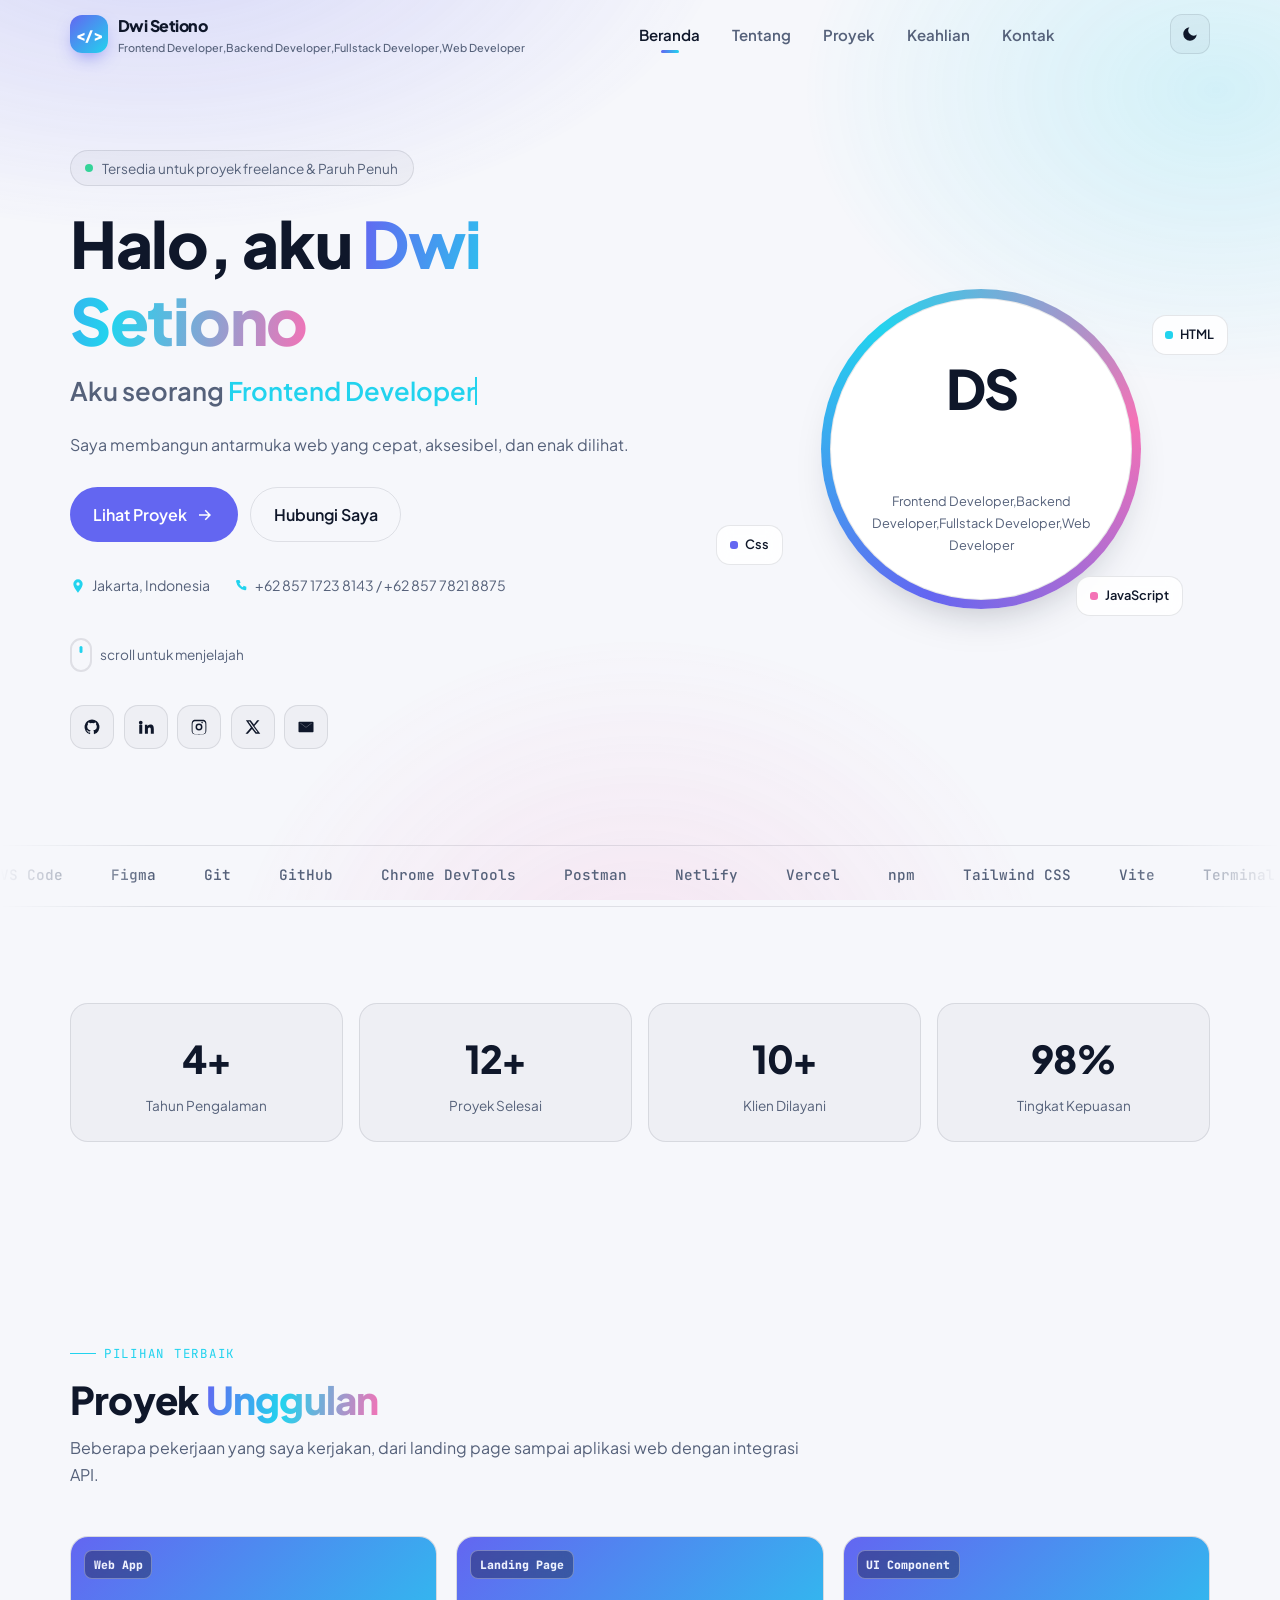
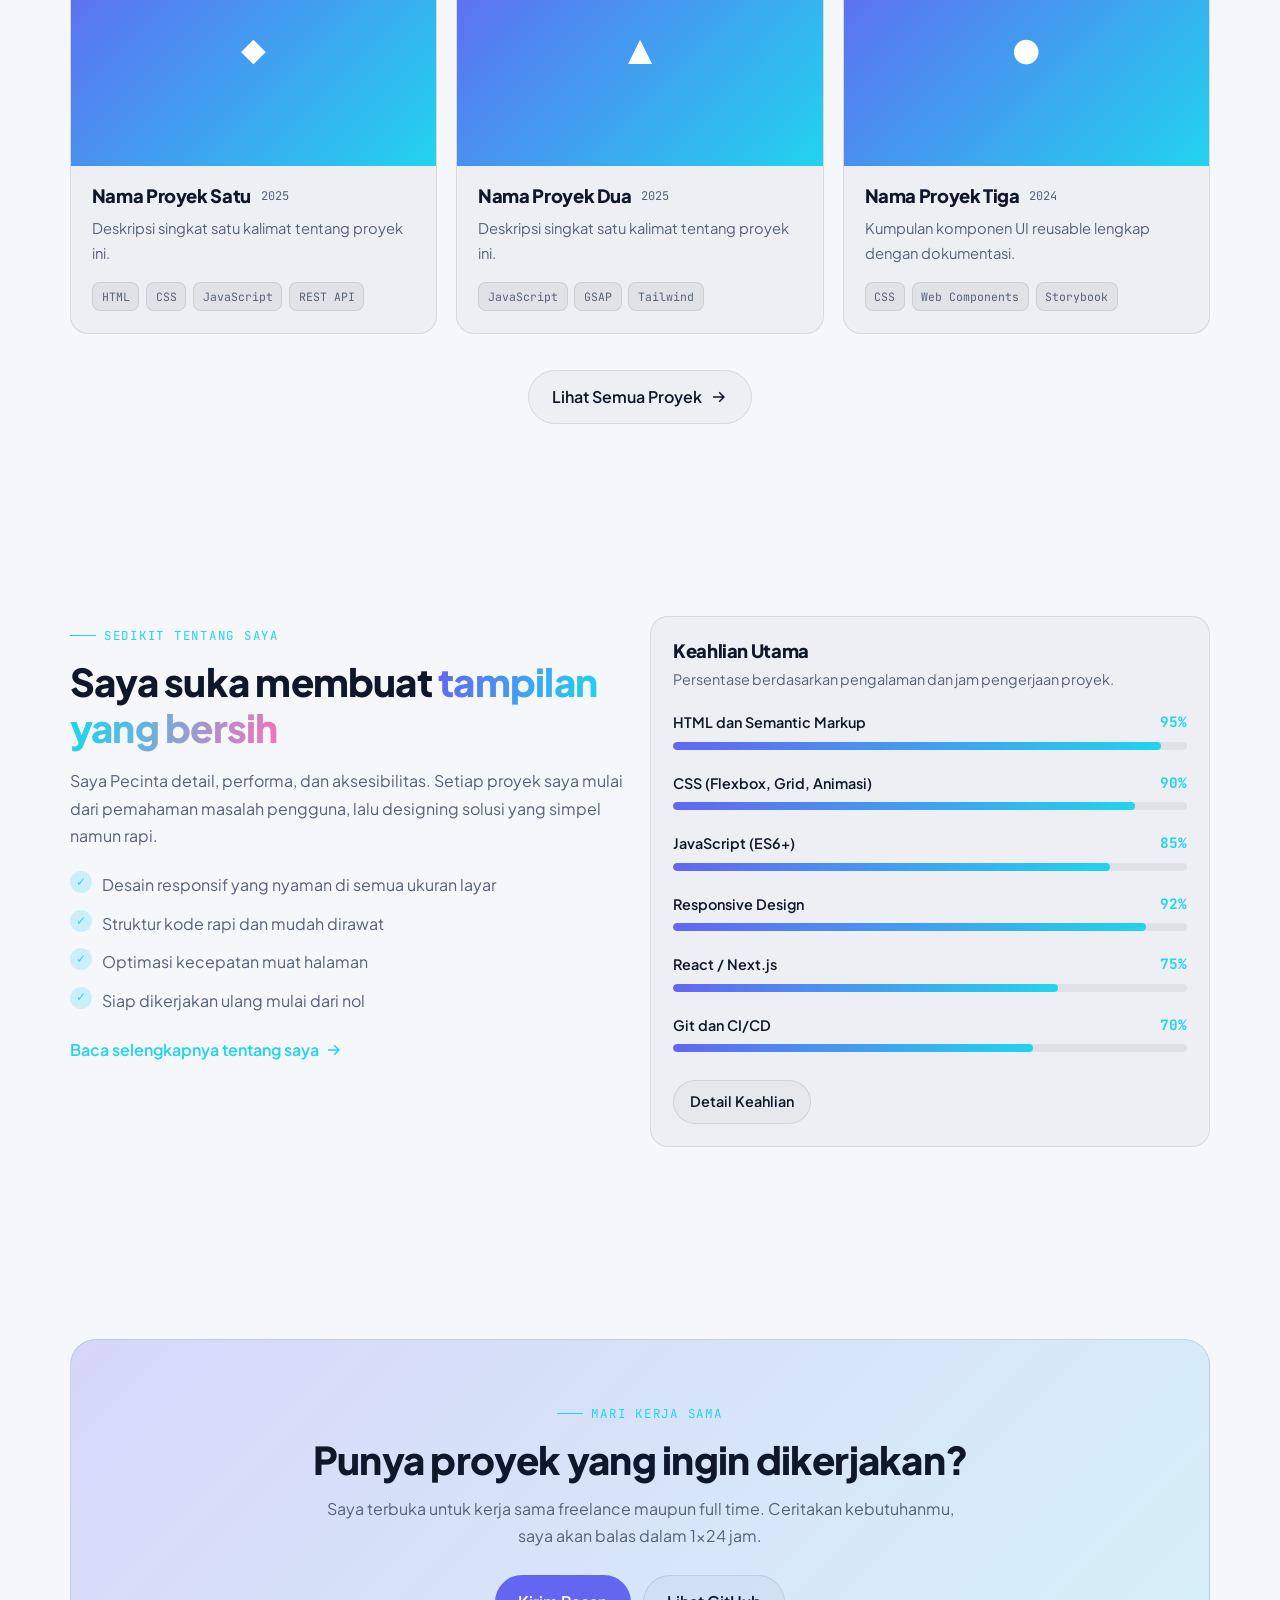
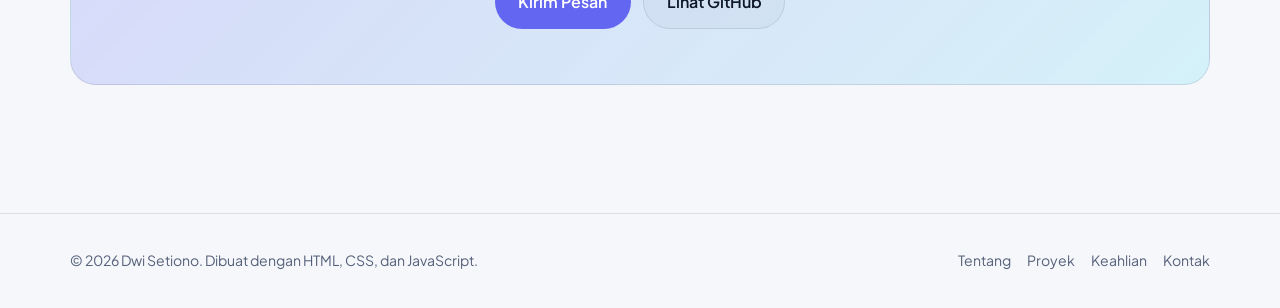
==== index.html @ 3d83671d "Add files via upload" ====
<!DOCTYPE html>
<html lang="id" data-theme="dark">
<head>
<meta charset="UTF-8">
<meta name="viewport" content="width=device-width, initial-scale=1">
<title>Portfolio — Frontend Developer</title>
<meta name="description" content="Portfolio pribadi sebagai Frontend Developer. Lihat proyek, keahlian, dan cara menghubungi saya.">
<meta name="author" content="Dwi Setiono">
<meta name="theme-color" content="#0b0d14">
<meta property="og:title" content="Portfolio — Frontend Developer">
<meta property="og:description" content="Saya membangun antarmuka web yang cepat, aksesibel, dan enak dilihat.">
<meta property="og:type" content="website">
<link rel="icon" href="data:image/svg+xml,<svg xmlns='http://www.w3.org/2000/svg' viewBox='0 0 100 100'><rect width='100' height='100' rx='24' fill='%236366f1'/><text x='50' y='68' font-size='54' font-family='sans-serif' font-weight='bold' fill='white' text-anchor='middle'>N</text></svg>">
<link rel="preconnect" href="https://fonts.googleapis.com">
<link rel="preconnect" href="https://fonts.gstatic.com" crossorigin>
<link href="https://fonts.googleapis.com/css2?family=Plus+Jakarta+Sans:wght@400;500;600;700;800&family=JetBrains+Mono:wght@400;500&display=swap" rel="stylesheet">
<link rel="stylesheet" href="assets/css/style.css">
<script>
  (function () {
    try {
      var t = localStorage.getItem("portfolio-theme");
      if (!t) t = matchMedia("(prefers-color-scheme: light)").matches ? "light" : "dark";
      document.documentElement.setAttribute("data-theme", t);
    } catch (e) {}
  })();
</script>
</head>
<body>
<a class="skip-link" href="#main">Lompat ke konten utama</a>

<header class="header">
  <div class="container">
    <a class="logo" href="index.html" aria-label="Beranda">
      <span class="logo-mark">&lt;/&gt;</span>
      <span><span data-name>Portfolio</span><small data-role>Developer</small></span>
    </a>

    <nav class="nav" id="nav">
      <a href="index.html">Beranda</a>
      <a href="about.html">Tentang</a>
      <a href="projects.html">Proyek</a>
      <a href="skills.html">Keahlian</a>
      <a href="contact.html">Kontak</a>
    </nav>

    <div class="nav-tools">
      <button class="icon-btn theme-toggle" type="button" aria-label="Ganti tema">
        <svg class="sun" viewBox="0 0 24 24" fill="none" stroke="currentColor" stroke-width="2" stroke-linecap="round" aria-hidden="true"><circle cx="12" cy="12" r="4"/><path d="M12 2v2m0 16v2M4.9 4.9l1.4 1.4m11.4 11.4 1.4 1.4M2 12h2m16 0h2M4.9 19.1l1.4-1.4M17.7 6.3l1.4-1.4"/></svg>
        <svg class="moon" viewBox="0 0 24 24" fill="currentColor" aria-hidden="true"><path d="M21 12.8A9 9 0 1 1 11.2 3a7 7 0 0 0 9.8 9.8Z"/></svg>
      </button>
      <button class="icon-btn burger" type="button" aria-label="Buka menu" aria-expanded="false" aria-controls="nav">
        <span></span><span></span><span></span>
      </button>
    </div>
  </div>
</header>

<main id="main">

  <section class="hero">
    <div class="container hero-grid">
      <div>
        <span class="badge"><span class="dot"></span><span data-available>Tersedia untuk proyek</span></span>
        <h1>Halo, aku <span class="gradient-text" data-name>Dwi Setiono</span></h1>
        <p class="typed-line">Aku seorang <span class="typed" data-typing></span><span class="caret"></span></p>
        <p class="lead" data-tagline>Membangun antarmuka web yang cepat, aksesibel, dan enak dilihat.</p>
        <div class="hero-actions">
          <a class="btn btn-primary" href="projects.html">
            Lihat Proyek
            <svg viewBox="0 0 24 24" width="18" height="18" fill="currentColor" aria-hidden="true"><path d="m13 5 7 7-7 7-1.4-1.4 4.6-4.6H4v-2h12.2l-4.6-4.6L13 5Z"/></svg>
          </a>
          <a class="btn btn-ghost" href="contact.html">Hubungi Saya</a>
        </div>
        <div class="hero-meta">
          <span><svg viewBox="0 0 24 24" fill="currentColor" aria-hidden="true"><path d="M12 2a7 7 0 0 1 7 7c0 5-7 13-7 13S5 14 5 9a7 7 0 0 1 7-7Zm0 4.5A2.5 2.5 0 1 0 12 11.5 2.5 2.5 0 0 0 12 6.5Z"/></svg><span data-location>Jakarta, Indonesia</span></span>
          <span><svg viewBox="0 0 24 24" fill="currentColor" aria-hidden="true"><path d="M6.6 3h3.1l1.6 4-2 1.4a12 12 0 0 0 5.3 5.3l1.4-2 4 1.6v3.1a2 2 0 0 1-2.2 2A17 17 0 0 1 4.6 5.2 2 2 0 0 1 6.6 3Z"/></svg><span data-phone>+62 812 3456 7890</span></span>
        </div>
        <div class="scroll-hint"><span class="wheel"></span> scroll untuk menjelajah</div>
        <div class="socials reveal" data-delay="2" style="margin-top:1.6rem" data-socials></div>
      </div>

      <div class="avatar-wrap">
        <div class="avatar">
          <div class="avatar-inner">
            <span class="avatar-initials" data-initials>NK</span>
            <span class="avatar-role" data-role>Frontend Developer</span>
          </div>
        </div>
        <div class="chip-float c1"><span style="background:#22d3ee"></span>HTML</div>
        <div class="chip-float c2"><span style="background:#6366f1"></span>Css</div>
        <div class="chip-float c3"><span style="background:#f472b6"></span>JavaScript</div>
      </div>
    </div>
  </section>

  <div class="marquee" aria-hidden="true" data-marquee></div>

  <section>
    <div class="container">
      <div class="stats" data-stats></div>
    </div>
  </section>

  <section>
    <div class="container">
      <div class="section-head reveal">
        <span class="eyebrow">Pilihan Terbaik</span>
        <h2>Proyek <span class="gradient-text">Unggulan</span></h2>
        <p>Beberapa pekerjaan yang saya kerjakan, dari landing page sampai aplikasi web dengan integrasi API.</p>
      </div>
      <div class="grid grid-3" id="projectGrid" data-featured="true"></div>
      <div style="text-align:center;margin-top:2.2rem" class="reveal">
        <a class="btn" href="projects.html">Lihat Semua Proyek
          <svg viewBox="0 0 24 24" width="18" height="18" fill="currentColor" aria-hidden="true"><path d="m13 5 7 7-7 7-1.4-1.4 4.6-4.6H4v-2h12.2l-4.6-4.6L13 5Z"/></svg>
        </a>
      </div>
    </div>
  </section>

  <section>
    <div class="container grid grid-2" style="align-items:start">
      <div class="reveal">
        <span class="eyebrow">Sedikit Tentang Saya</span>
        <h2>Saya suka membuat <span class="gradient-text">tampilan yang bersih</span></h2>
        <p class="muted" style="margin:1rem 0 1.4rem">
          Saya Pecinta detail, performa, dan aksesibilitas. Setiap proyek saya mulai dari
          pemahaman masalah pengguna, lalu designing solusi yang simpel namun rapi.
        </p>
        <ul class="check-list">
          <li>Desain responsif yang nyaman di semua ukuran layar</li>
          <li>Struktur kode rapi dan mudah dirawat</li>
          <li>Optimasi kecepatan muat halaman</li>
          <li>Siap dikerjakan ulang mulai dari nol</li>
        </ul>
        <a class="link-arrow" href="about.html" style="margin-top:1.4rem;display:inline-flex">
          Baca selengkapnya tentang saya
          <svg viewBox="0 0 24 24" width="18" height="18" fill="currentColor" aria-hidden="true"><path d="m13 5 7 7-7 7-1.4-1.4 4.6-4.6H4v-2h12.2l-4.6-4.6L13 5Z"/></svg>
        </a>
      </div>

      <div class="card reveal" data-delay="2">
        <h3>Keahlian Utama</h3>
        <p class="muted" style="font-size:.9rem;margin:.3rem 0 1.2rem">Persentase berdasarkan pengalaman dan jam pengerjaan proyek.</p>
        <div data-skills></div>
        <a class="btn btn-sm" href="skills.html" style="margin-top:.4rem">Detail Keahlian</a>
      </div>
    </div>
  </section>

  <section>
    <div class="container">
      <div class="cta reveal">
        <span class="eyebrow" style="justify-content:center">Mari Kerja Sama</span>
        <h2>Punya proyek yang ingin dikerjakan?</h2>
        <p>Saya terbuka untuk kerja sama freelance maupun full time. Ceritakan kebutuhanmu, saya akan balas dalam 1x24 jam.</p>
        <div class="cta-actions">
          <a class="btn btn-primary" href="contact.html">Kirim Pesan</a>
          <a class="btn" href="https://github.com/username-kamu" target="_blank" rel="noopener">Lihat GitHub</a>
        </div>
      </div>
    </div>
  </section>

</main>

<footer class="footer">
  <div class="container">
    <p>&copy; <span data-year>2026</span> <span data-name>Portfolio</span>. Dibuat dengan HTML, CSS, dan JavaScript.</p>
    <div class="footer-links">
      <a href="about.html">Tentang</a>
      <a href="projects.html">Proyek</a>
      <a href="skills.html">Keahlian</a>
      <a href="contact.html">Kontak</a>
    </div>
  </div>
</footer>

<button class="to-top" type="button" aria-label="Kembali ke atas">
  <svg viewBox="0 0 24 24" fill="currentColor" aria-hidden="true"><path d="m12 6 7 7-1.4 1.4L12 8.8 6.4 14.4 5 13l7-7Z"/></svg>
</button>

<script src="assets/js/data.js"></script>
<script src="assets/js/main.js"></script>
</body>
</html>
---- assets/css/style.css ----
/* ==========================================
   PORTFOLIO — style.css
   Ganti nilai di :root untuk warna & font
   ========================================== */

:root {
  --brand: #6366f1;
  --brand-2: #22d3ee;
  --brand-3: #f472b6;

  --bg: #0b0d14;
  --bg-soft: #11141f;
  --surface: rgba(255, 255, 255, 0.04);
  --surface-2: rgba(255, 255, 255, 0.07);
  --border: rgba(255, 255, 255, 0.1);
  --text: #e8eaf2;
  --text-muted: #9aa3b8;
  --shadow: 0 20px 50px -20px rgba(0, 0, 0, 0.7);
  --radius: 18px;
  --radius-sm: 12px;
  --max: 1140px;
  --header-h: 70px;
  --font: "Plus Jakarta Sans", "Segoe UI", system-ui, -apple-system, sans-serif;
  --mono: "JetBrains Mono", ui-monospace, SFMono-Regular, Consolas, monospace;
  --ease: cubic-bezier(0.22, 1, 0.36, 1);
}

html[data-theme="light"] {
  --bg: #f6f7fb;
  --bg-soft: #ffffff;
  --surface: rgba(15, 23, 42, 0.03);
  --surface-2: rgba(15, 23, 42, 0.06);
  --border: rgba(15, 23, 42, 0.1);
  --text: #0f172a;
  --text-muted: #55617a;
  --shadow: 0 20px 45px -25px rgba(15, 23, 42, 0.35);
}

* { box-sizing: border-box; margin: 0; padding: 0; }

html { scroll-behavior: smooth; scroll-padding-top: calc(var(--header-h) + 20px); }

body {
  font-family: var(--font);
  background: var(--bg);
  color: var(--text);
  line-height: 1.7;
  -webkit-font-smoothing: antialiased;
  overflow-x: hidden;
  transition: background 0.4s var(--ease), color 0.4s var(--ease);
}

body::before {
  content: "";
  position: fixed;
  inset: 0;
  z-index: -2;
  background:
    radial-gradient(900px 500px at 12% -10%, color-mix(in srgb, var(--brand) 30%, transparent), transparent 65%),
    radial-gradient(700px 500px at 95% 10%, color-mix(in srgb, var(--brand-2) 22%, transparent), transparent 60%),
    radial-gradient(700px 600px at 50% 110%, color-mix(in srgb, var(--brand-3) 18%, transparent), transparent 60%);
  opacity: 0.75;
  pointer-events: none;
}

img, svg { max-width: 100%; display: block; }
a { color: inherit; text-decoration: none; }
button, input, textarea { font: inherit; color: inherit; }
::selection { background: var(--brand); color: #fff; }

.container { width: min(100% - 2.5rem, var(--max)); margin-inline: auto; }

.skip-link {
  position: absolute; left: -999px; top: 0; z-index: 200;
  background: var(--brand); color: #fff; padding: 0.6rem 1rem; border-radius: 0 0 10px 0;
}
.skip-link:focus { left: 0; }

:focus-visible { outline: 2px solid var(--brand-2); outline-offset: 3px; border-radius: 6px; }

/* ---------- Typography ---------- */
h1, h2, h3, h4 { line-height: 1.2; font-weight: 800; letter-spacing: -0.02em; }
h1 { font-size: clamp(2.2rem, 6vw, 4rem); }
h2 { font-size: clamp(1.6rem, 3.6vw, 2.4rem); }
h3 { font-size: 1.15rem; }

.gradient-text {
  background: linear-gradient(100deg, var(--brand), var(--brand-2) 45%, var(--brand-3));
  -webkit-background-clip: text; background-clip: text; color: transparent;
}

.muted { color: var(--text-muted); }
.mono { font-family: var(--mono); }

/* ---------- Buttons ---------- */
.btn {
  --btn-bg: var(--brand);
  display: inline-flex; align-items: center; gap: 0.55rem;
  padding: 0.8rem 1.4rem;
  border: 1px solid var(--border);
  border-radius: 999px;
  background: var(--surface);
  color: var(--text);
  font-weight: 600;
  cursor: pointer;
  position: relative;
  overflow: hidden;
  transition: transform 0.3s var(--ease), border-color 0.3s, box-shadow 0.3s, background 0.3s;
}
.btn::after {
  content: "";
  position: absolute; inset: 0;
  background: linear-gradient(100deg, var(--brand), var(--brand-2));
  opacity: 0;
  transition: opacity 0.3s;
  z-index: -1;
}
.btn:hover { transform: translateY(-3px); border-color: transparent; box-shadow: 0 14px 30px -14px var(--brand); }
.btn:hover::after { opacity: 1; }
.btn:hover { color: #fff; }
.btn:active { transform: translateY(-1px); }
.btn-primary { background: var(--brand); border-color: transparent; color: #fff; }
.btn-primary:hover { color: #fff; }
.btn-sm { padding: 0.55rem 1rem; font-size: 0.9rem; }
.btn-ghost { background: transparent; }

.link-arrow {
  display: inline-flex; align-items: center; gap: 0.4rem;
  font-weight: 600; color: var(--brand-2);
  transition: gap 0.3s var(--ease), color 0.2s;
}
.link-arrow:hover { gap: 0.75rem; color: var(--brand); }

/* ---------- Header / Nav ---------- */
.header {
  position: sticky; top: 0; z-index: 100;
  height: var(--header-h);
  display: flex; align-items: center;
  transition: background 0.3s, box-shadow 0.3s, border-color 0.3s;
  border-bottom: 1px solid transparent;
}
.header.scrolled {
  background: color-mix(in srgb, var(--bg) 82%, transparent);
  backdrop-filter: blur(14px) saturate(140%);
  border-bottom-color: var(--border);
  box-shadow: 0 10px 30px -22px #000;
}
.header .container { display: flex; align-items: center; justify-content: space-between; gap: 1rem; }

.logo { display: flex; align-items: center; gap: 0.6rem; font-weight: 800; letter-spacing: -0.03em; }
.logo-mark {
  width: 38px; height: 38px; display: grid; place-items: center;
  border-radius: 12px; font-size: 0.95rem; color: #fff;
  background: linear-gradient(135deg, var(--brand), var(--brand-2));
  box-shadow: 0 8px 20px -8px var(--brand);
}
.logo small { display: block; font-size: 0.68rem; font-weight: 500; color: var(--text-muted); letter-spacing: 0; }

.nav { display: flex; align-items: center; gap: 0.3rem; }
.nav a {
  position: relative; padding: 0.5rem 0.85rem; border-radius: 999px;
  font-size: 0.94rem; font-weight: 600; color: var(--text-muted);
  transition: color 0.25s, background 0.25s;
}
.nav a:hover { color: var(--text); background: var(--surface-2); }
.nav a.active { color: var(--text); }
.nav a.active::after {
  content: ""; position: absolute; left: 50%; bottom: 2px; translate: -50% 0;
  width: 18px; height: 3px; border-radius: 3px;
  background: linear-gradient(90deg, var(--brand), var(--brand-2));
}

.nav-tools { display: flex; align-items: center; gap: 0.5rem; }

.icon-btn {
  width: 40px; height: 40px; display: grid; place-items: center;
  border: 1px solid var(--border); border-radius: 12px;
  background: var(--surface); cursor: pointer;
  transition: transform 0.25s var(--ease), background 0.25s, border-color 0.25s;
}
.icon-btn:hover { transform: translateY(-2px); background: var(--surface-2); border-color: var(--brand); }
.icon-btn svg { width: 18px; height: 18px; }

.theme-toggle .moon { display: none; }
html[data-theme="light"] .theme-toggle .moon { display: block; }
html[data-theme="light"] .theme-toggle .sun { display: none; }

.burger { display: none; flex-direction: column; gap: 5px; }
.burger span { width: 20px; height: 2px; background: var(--text); border-radius: 2px; transition: 0.3s var(--ease); }
.burger[aria-expanded="true"] span:nth-child(1) { transform: translateY(7px) rotate(45deg); }
.burger[aria-expanded="true"] span:nth-child(2) { opacity: 0; }
.burger[aria-expanded="true"] span:nth-child(3) { transform: translateY(-7px) rotate(-45deg); }

/* ---------- Sections ---------- */
section { padding: clamp(3.5rem, 8vw, 6rem) 0; }
.section-head { max-width: 62ch; margin-bottom: clamp(2rem, 4vw, 3rem); }
.section-head.center { margin-inline: auto; text-align: center; }

.eyebrow {
  display: inline-flex; align-items: center; gap: 0.5rem;
  font-family: var(--mono); font-size: 0.78rem; letter-spacing: 0.14em; text-transform: uppercase;
  color: var(--brand-2); margin-bottom: 0.8rem;
}
.eyebrow::before { content: ""; width: 26px; height: 1px; background: currentColor; }
.section-head.center .eyebrow::before { display: none; }
.section-head p { color: var(--text-muted); margin-top: 0.7rem; }

/* ---------- Hero ---------- */
.hero { padding-top: clamp(3rem, 7vw, 5rem); position: relative; }
.hero-grid { display: grid; grid-template-columns: 1.15fr 0.85fr; gap: clamp(2rem, 5vw, 4rem); align-items: center; }

.badge {
  display: inline-flex; align-items: center; gap: 0.55rem;
  padding: 0.35rem 0.9rem; border-radius: 999px;
  border: 1px solid var(--border); background: var(--surface);
  font-size: 0.85rem; color: var(--text-muted); margin-bottom: 1.2rem;
}
.dot { width: 8px; height: 8px; border-radius: 50%; background: #34d399; box-shadow: 0 0 0 0 #34d399; animation: pulse 2s infinite; }
@keyframes pulse {
  70% { box-shadow: 0 0 0 10px rgba(52, 211, 153, 0); }
  100% { box-shadow: 0 0 0 0 rgba(52, 211, 153, 0); }
}

.hero h1 { margin-bottom: 0.6rem; }
.typed-line { font-size: clamp(1.05rem, 2.6vw, 1.6rem); font-weight: 600; color: var(--text-muted); margin-bottom: 1.2rem; min-height: 1.6em; }
.typed-line .typed { color: var(--brand-2); }
.caret { display: inline-block; width: 2px; height: 1.1em; background: var(--brand-2); vertical-align: -0.18em; animation: blink 1s step-end infinite; }
@keyframes blink { 50% { opacity: 0; } }

.hero p.lead { color: var(--text-muted); max-width: 58ch; margin-bottom: 1.8rem; }
.hero-actions { display: flex; flex-wrap: wrap; gap: 0.8rem; }
.hero-meta { display: flex; flex-wrap: wrap; gap: 1.4rem; margin-top: 2rem; font-size: 0.88rem; color: var(--text-muted); }
.hero-meta span { display: inline-flex; align-items: center; gap: 0.4rem; }
.hero-meta svg { width: 16px; height: 16px; color: var(--brand-2); }

.avatar-wrap { position: relative; display: grid; place-items: center; }
.avatar {
  width: min(320px, 78vw); aspect-ratio: 1; border-radius: 50%;
  background: conic-gradient(from 200deg, var(--brand), var(--brand-2), var(--brand-3), var(--brand));
  display: grid; place-items: center;
  animation: float 7s ease-in-out infinite;
  box-shadow: var(--shadow);
}
.avatar-inner {
  width: calc(100% - 18px); aspect-ratio: 1; border-radius: 50%;
  background: var(--bg-soft); border: 1px solid var(--border);
  display: grid; place-items: center; gap: 0.2rem; text-align: center; padding: 1rem;
}
.avatar-initials { font-size: clamp(2.4rem, 7vw, 3.4rem); font-weight: 800; letter-spacing: -0.04em; }
.avatar-role { font-size: 0.8rem; color: var(--text-muted); }
@keyframes float { 50% { transform: translateY(-14px); } }

.chip-float {
  position: absolute; display: flex; align-items: center; gap: 0.45rem;
  padding: 0.5rem 0.8rem; border-radius: 14px;
  background: color-mix(in srgb, var(--bg-soft) 88%, transparent);
  border: 1px solid var(--border); backdrop-filter: blur(8px);
  font-size: 0.8rem; font-weight: 600; box-shadow: var(--shadow);
  animation: float 6s ease-in-out infinite;
}
.chip-float span { width: 8px; height: 8px; border-radius: 3px; }
.chip-float.c1 { top: 8%; right: -4%; }
.chip-float.c2 { bottom: 14%; left: -8%; animation-delay: 1.4s; }
.chip-float.c3 { bottom: -2%; right: 6%; animation-delay: 2.6s; }

.scroll-hint { display: inline-flex; align-items: center; gap: 0.5rem; margin-top: 2.5rem; color: var(--text-muted); font-size: 0.85rem; }
.scroll-hint .wheel { width: 22px; height: 34px; border: 2px solid var(--border); border-radius: 12px; position: relative; }
.scroll-hint .wheel::after { content: ""; position: absolute; left: 50%; top: 6px; translate: -50% 0; width: 3px; height: 7px; border-radius: 3px; background: var(--brand-2); animation: wheel 1.8s infinite; }
@keyframes wheel { 50% { transform: translateY(9px); opacity: 0.3; } }

/* ---------- Marquee ---------- */
.marquee { border-block: 1px solid var(--border); padding: 1.1rem 0; overflow: hidden; mask-image: linear-gradient(90deg, transparent, #000 12%, #000 88%, transparent); }
.marquee-track { display: flex; gap: 3rem; width: max-content; animation: scrollx 26s linear infinite; }
.marquee:hover .marquee-track { animation-play-state: paused; }
.marquee-track b { font-family: var(--mono); font-size: 0.9rem; color: var(--text-muted); font-weight: 500; white-space: nowrap; }
@keyframes scrollx { to { transform: translateX(-50%); } }

/* ---------- Cards ---------- */
.card {
  background: var(--surface);
  border: 1px solid var(--border);
  border-radius: var(--radius);
  padding: 1.4rem;
  transition: transform 0.4s var(--ease), border-color 0.3s, box-shadow 0.4s, background 0.3s;
  position: relative; overflow: hidden;
}
.card:hover { transform: translateY(-6px); border-color: color-mix(in srgb, var(--brand) 55%, transparent); box-shadow: var(--shadow); }
.card::before {
  content: ""; position: absolute; inset: 0;
  background: radial-gradient(400px 200px at var(--mx, 50%) var(--my, 0%), color-mix(in srgb, var(--brand) 14%, transparent), transparent 70%);
  opacity: 0; transition: opacity 0.35s; pointer-events: none;
}
.card:hover::before { opacity: 1; }

.grid { display: grid; gap: 1.2rem; }
.grid-2 { grid-template-columns: repeat(auto-fit, minmax(280px, 1fr)); }
.grid-3 { grid-template-columns: repeat(auto-fit, minmax(300px, 1fr)); }

/* ---------- Stats ---------- */
.stats { display: grid; grid-template-columns: repeat(4, 1fr); gap: 1rem; }
.stat { text-align: center; padding: 1.4rem 1rem; border-radius: var(--radius); border: 1px solid var(--border); background: var(--surface); }
.stat b { display: block; font-size: clamp(1.6rem, 4vw, 2.4rem); font-weight: 800; letter-spacing: -0.03em; }
.stat span { font-size: 0.85rem; color: var(--text-muted); }

/* ---------- Project card ---------- */
.filters { display: flex; flex-wrap: wrap; gap: 0.5rem; margin-bottom: 2rem; }
.filter {
  padding: 0.5rem 1rem; border-radius: 999px; cursor: pointer;
  border: 1px solid var(--border); background: var(--surface);
  font-size: 0.88rem; font-weight: 600; color: var(--text-muted);
  transition: 0.25s;
}
.filter:hover { color: var(--text); border-color: var(--brand); }
.filter.active { background: linear-gradient(100deg, var(--brand), var(--brand-2)); color: #fff; border-color: transparent; }

.project { padding: 0; cursor: pointer; display: flex; flex-direction: column; text-align: left; }
.project-thumb {
  aspect-ratio: 16 / 10; display: grid; place-items: center; position: relative;
  background: linear-gradient(135deg, var(--brand), var(--brand-2));
  font-size: 2rem; font-weight: 800; color: #fff;
  overflow: hidden;
}
.project-thumb span { opacity: 0.9; }
.project-thumb .tag-float { position: absolute; top: 0.8rem; left: 0.8rem; }
.project-body { padding: 1.2rem 1.3rem 1.4rem; display: flex; flex-direction: column; gap: 0.6rem; flex: 1; }
.project-body h3 { transition: color 0.25s; }
.project:hover .project-body h3 { color: var(--brand-2); }
.project-body p { color: var(--text-muted); font-size: 0.92rem; }
.tags { display: flex; flex-wrap: wrap; gap: 0.4rem; margin-top: auto; padding-top: 0.4rem; }
.tag {
  font-family: var(--mono); font-size: 0.72rem; padding: 0.22rem 0.55rem; border-radius: 8px;
  background: var(--surface-2); border: 1px solid var(--border); color: var(--text-muted);
}
.tag-float { background: rgba(0, 0, 0, 0.35); border-color: rgba(255, 255, 255, 0.35); color: #fff; backdrop-filter: blur(6px); }

.project-empty { text-align: center; color: var(--text-muted); padding: 3rem 0; grid-column: 1 / -1; }
.project[hidden] { display: none; }

/* ---------- Timeline ---------- */
.timeline { position: relative; display: grid; gap: 1.4rem; }
.timeline::before { content: ""; position: absolute; left: 9px; top: 6px; bottom: 6px; width: 2px; background: linear-gradient(var(--brand), var(--brand-2), transparent); }
.tl-item { position: relative; padding-left: 2.6rem; }
.tl-item::before {
  content: ""; position: absolute; left: 0; top: 6px; width: 20px; height: 20px; border-radius: 50%;
  background: var(--bg); border: 2px solid var(--brand);
  box-shadow: 0 0 0 5px color-mix(in srgb, var(--brand) 15%, transparent);
}
.tl-date { font-family: var(--mono); font-size: 0.8rem; color: var(--brand-2); }
.tl-item h3 { margin: 0.2rem 0 0.3rem; }
.tl-item p { color: var(--text-muted); font-size: 0.94rem; }

/* ---------- Skills ---------- */
.skill { margin-bottom: 1.3rem; }
.skill-top { display: flex; justify-content: space-between; font-size: 0.9rem; font-weight: 600; margin-bottom: 0.45rem; }
.skill-top b { font-family: var(--mono); color: var(--brand-2); }
.bar { height: 8px; border-radius: 99px; background: var(--surface-2); overflow: hidden; }
.bar i { display: block; height: 100%; width: 0; border-radius: 99px; background: linear-gradient(90deg, var(--brand), var(--brand-2)); transition: width 1.2s var(--ease); }

.tool-grid { display: grid; grid-template-columns: repeat(auto-fill, minmax(150px, 1fr)); gap: 0.8rem; }
.tool {
  display: flex; align-items: center; gap: 0.6rem; padding: 0.85rem 1rem;
  border: 1px solid var(--border); border-radius: var(--radius-sm); background: var(--surface);
  font-size: 0.9rem; font-weight: 600; transition: 0.3s var(--ease);
}
.tool:hover { transform: translateY(-4px); border-color: var(--brand); }
.tool i { width: 10px; height: 10px; border-radius: 3px; background: linear-gradient(135deg, var(--brand), var(--brand-2)); flex: none; }

/* ---------- Marquee / misc lists ---------- */
.check-list { list-style: none; display: grid; gap: 0.7rem; }
.check-list li { display: flex; gap: 0.65rem; align-items: flex-start; color: var(--text-muted); }
.check-list li::before {
  content: "✓"; flex: none; width: 22px; height: 22px; border-radius: 50%;
  display: grid; place-items: center; font-size: 0.75rem; font-weight: 700;
  background: color-mix(in srgb, var(--brand-2) 20%, transparent); color: var(--brand-2);
}

/* ---------- Modal ---------- */
.modal {
  position: fixed; inset: 0; z-index: 150; display: none;
  place-items: center; padding: 1.2rem;
  background: rgba(3, 5, 12, 0.7); backdrop-filter: blur(6px);
}
.modal.open { display: grid; animation: fade 0.3s var(--ease); }
@keyframes fade { from { opacity: 0; } }
.modal-box {
  width: min(720px, 100%); max-height: 88vh; overflow: auto;
  background: var(--bg-soft); border: 1px solid var(--border);
  border-radius: var(--radius); padding: clamp(1.4rem, 3vw, 2.2rem);
  box-shadow: var(--shadow); position: relative;
  animation: rise 0.4s var(--ease);
}
@keyframes rise { from { transform: translateY(24px) scale(0.97); opacity: 0; } }
.modal-close { position: absolute; top: 1rem; right: 1rem; }
.modal-hero { aspect-ratio: 16/7; border-radius: var(--radius-sm); display: grid; place-items: center; font-size: 2.4rem; color: #fff; margin-bottom: 1.2rem; }
.modal-box h3 { margin-bottom: 0.4rem; padding-right: 3rem; }
.modal-meta { display: flex; flex-wrap: wrap; gap: 0.5rem; margin: 1rem 0; }
.modal-box p { color: var(--text-muted); }
.modal-box h4 { margin: 1.2rem 0 0.5rem; font-size: 0.95rem; }
.modal-links { display: flex; flex-wrap: wrap; gap: 0.6rem; margin-top: 1.4rem; }

/* ---------- Forms ---------- */
.form-grid { display: grid; gap: 1rem; }
.field { display: grid; gap: 0.4rem; }
.field label { font-size: 0.85rem; font-weight: 600; }
.field input, .field textarea {
  width: 100%; padding: 0.8rem 1rem; border-radius: var(--radius-sm);
  border: 1px solid var(--border); background: var(--surface);
  transition: border-color 0.25s, box-shadow 0.25s, background 0.25s;
  resize: vertical;
}
.field input:focus, .field textarea:focus {
  outline: none; border-color: var(--brand);
  box-shadow: 0 0 0 4px color-mix(in srgb, var(--brand) 20%, transparent);
}
.field.invalid input, .field.invalid textarea { border-color: #f87171; }
.field .err { font-size: 0.78rem; color: #f87171; display: none; }
.field.invalid .err { display: block; }

.form-note { display: none; align-items: center; gap: 0.6rem; padding: 0.9rem 1.1rem; border-radius: var(--radius-sm); font-size: 0.9rem; }
.form-note.show { display: flex; }
.form-note.ok { background: color-mix(in srgb, #34d399 16%, transparent); border: 1px solid #34d399; color: #34d399; }
.form-note.err { background: color-mix(in srgb, #f87171 16%, transparent); border: 1px solid #f87171; color: #f87171; }

.socials { display: flex; flex-wrap: wrap; gap: 0.6rem; }
.social {
  width: 44px; height: 44px; display: grid; place-items: center; border-radius: 14px;
  border: 1px solid var(--border); background: var(--surface);
  transition: 0.3s var(--ease);
}
.social:hover { transform: translateY(-4px) rotate(-6deg); border-color: transparent; background: linear-gradient(135deg, var(--brand), var(--brand-2)); }
.social svg { width: 18px; height: 18px; }

.info-item { display: flex; gap: 0.9rem; align-items: flex-start; }
.info-item .ico { width: 42px; height: 42px; flex: none; display: grid; place-items: center; border-radius: 12px; background: var(--surface-2); border: 1px solid var(--border); color: var(--brand-2); }
.info-item .ico svg { width: 18px; height: 18px; }
.info-item b { display: block; font-size: 0.8rem; color: var(--text-muted); font-weight: 600; text-transform: uppercase; letter-spacing: 0.08em; }
.info-item a:hover { color: var(--brand-2); }

/* ---------- CTA ---------- */
.cta {
  border-radius: calc(var(--radius) + 8px); padding: clamp(2rem, 5vw, 3.4rem);
  border: 1px solid var(--border); text-align: center;
  background: linear-gradient(135deg, color-mix(in srgb, var(--brand) 22%, transparent), color-mix(in srgb, var(--brand-2) 16%, transparent));
  position: relative; overflow: hidden;
}
.cta h2 { margin-bottom: 0.7rem; }
.cta p { color: var(--text-muted); max-width: 55ch; margin: 0 auto 1.6rem; }
.cta-actions { display: flex; flex-wrap: wrap; gap: 0.8rem; justify-content: center; }

/* ---------- Footer ---------- */
.footer { border-top: 1px solid var(--border); padding: 2.2rem 0; margin-top: 2rem; }
.footer .container { display: flex; flex-wrap: wrap; gap: 1rem; align-items: center; justify-content: space-between; font-size: 0.88rem; color: var(--text-muted); }
.footer-links { display: flex; flex-wrap: wrap; gap: 1rem; }
.footer-links a:hover { color: var(--brand-2); }

.to-top {
  position: fixed; right: 1.2rem; bottom: 1.2rem; z-index: 90;
  width: 46px; height: 46px; border-radius: 50%;
  display: grid; place-items: center; cursor: pointer;
  border: 1px solid var(--border); background: color-mix(in srgb, var(--bg-soft) 90%, transparent);
  backdrop-filter: blur(8px); box-shadow: var(--shadow);
  opacity: 0; visibility: hidden; transform: translateY(14px);
  transition: 0.35s var(--ease);
}
.to-top.show { opacity: 1; visibility: visible; transform: none; }
.to-top:hover { background: var(--brand); color: #fff; }
.to-top svg { width: 18px; height: 18px; }

/* ---------- Reveal animation ---------- */
.reveal { opacity: 0; transform: translateY(26px); transition: opacity 0.7s var(--ease), transform 0.7s var(--ease); }
.reveal.in { opacity: 1; transform: none; }
.reveal[data-delay="1"] { transition-delay: 0.08s; }
.reveal[data-delay="2"] { transition-delay: 0.16s; }
.reveal[data-delay="3"] { transition-delay: 0.24s; }
.reveal[data-delay="4"] { transition-delay: 0.32s; }
.reveal[data-delay="5"] { transition-delay: 0.4s; }

@media (prefers-reduced-motion: reduce) {
  * { animation: none !important; transition-duration: 0.01ms !important; }
  .reveal { opacity: 1; transform: none; }
  html { scroll-behavior: auto; }
}

/* ---------- Responsive ---------- */
@media (max-width: 900px) {
  .hero-grid { grid-template-columns: 1fr; text-align: center; }
  .hero p.lead, .section-head { margin-inline: auto; }
  .hero-actions, .hero-meta, .scroll-hint { justify-content: center; }
  .avatar-wrap { order: -1; }
  .chip-float.c2 { left: 0; }
}

@media (max-width: 820px) {
  .burger { display: flex; }
  .nav {
    position: fixed; inset: var(--header-h) 0 auto 0;
    flex-direction: column; align-items: stretch; gap: 0.2rem;
    padding: 1rem 1.25rem 1.5rem;
    background: color-mix(in srgb, var(--bg) 96%, transparent);
    backdrop-filter: blur(16px);
    border-bottom: 1px solid var(--border);
    transform: translateY(-120%); transition: transform 0.4s var(--ease);
    box-shadow: var(--shadow);
  }
  .nav.open { transform: none; }
  .nav a { padding: 0.8rem 1rem; font-size: 1rem; border-radius: 12px; }
  .nav a.active { background: var(--surface-2); }
  .nav a.active::after { display: none; }
  .stats { grid-template-columns: repeat(2, 1fr); }
}

@media (max-width: 520px) {
  .container { width: min(100% - 1.75rem, var(--max)); }
  .hero-actions .btn, .cta-actions .btn { width: 100%; justify-content: center; }
  .modal-box { max-height: 92vh; }
}
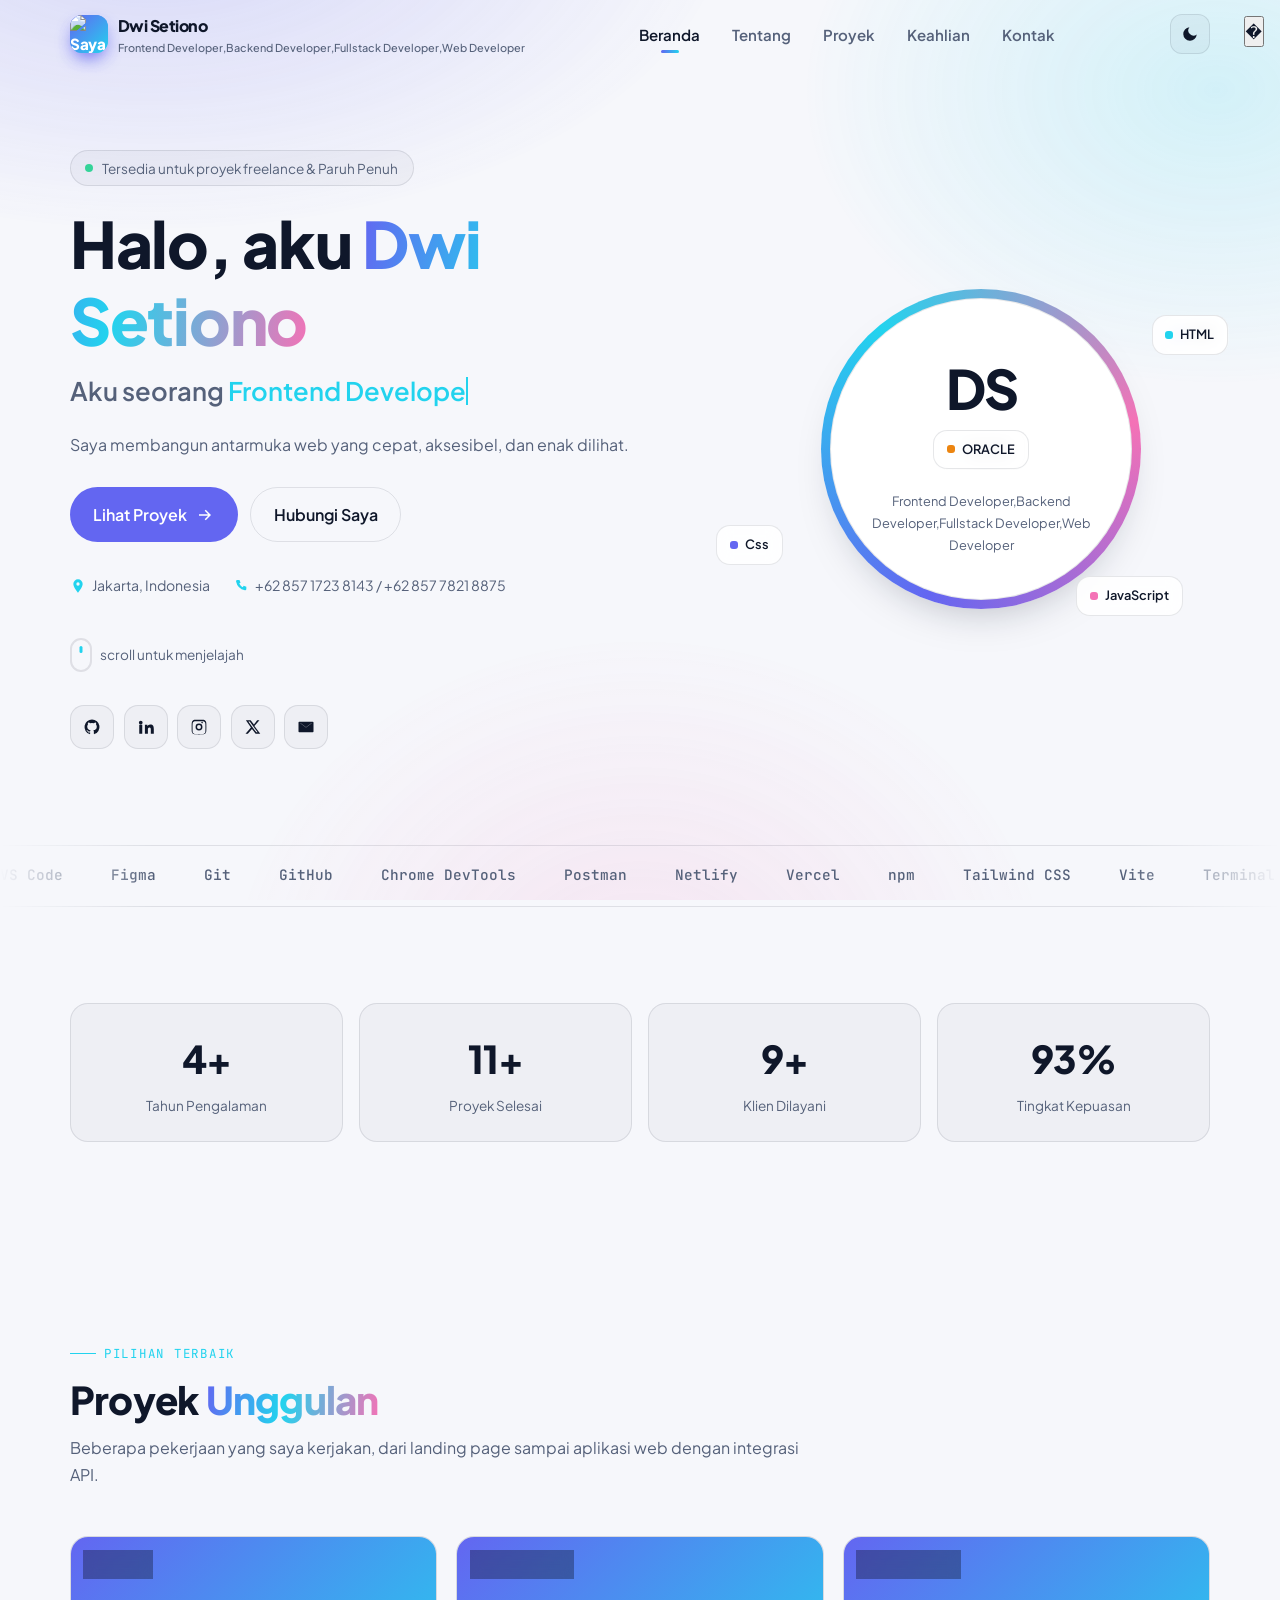
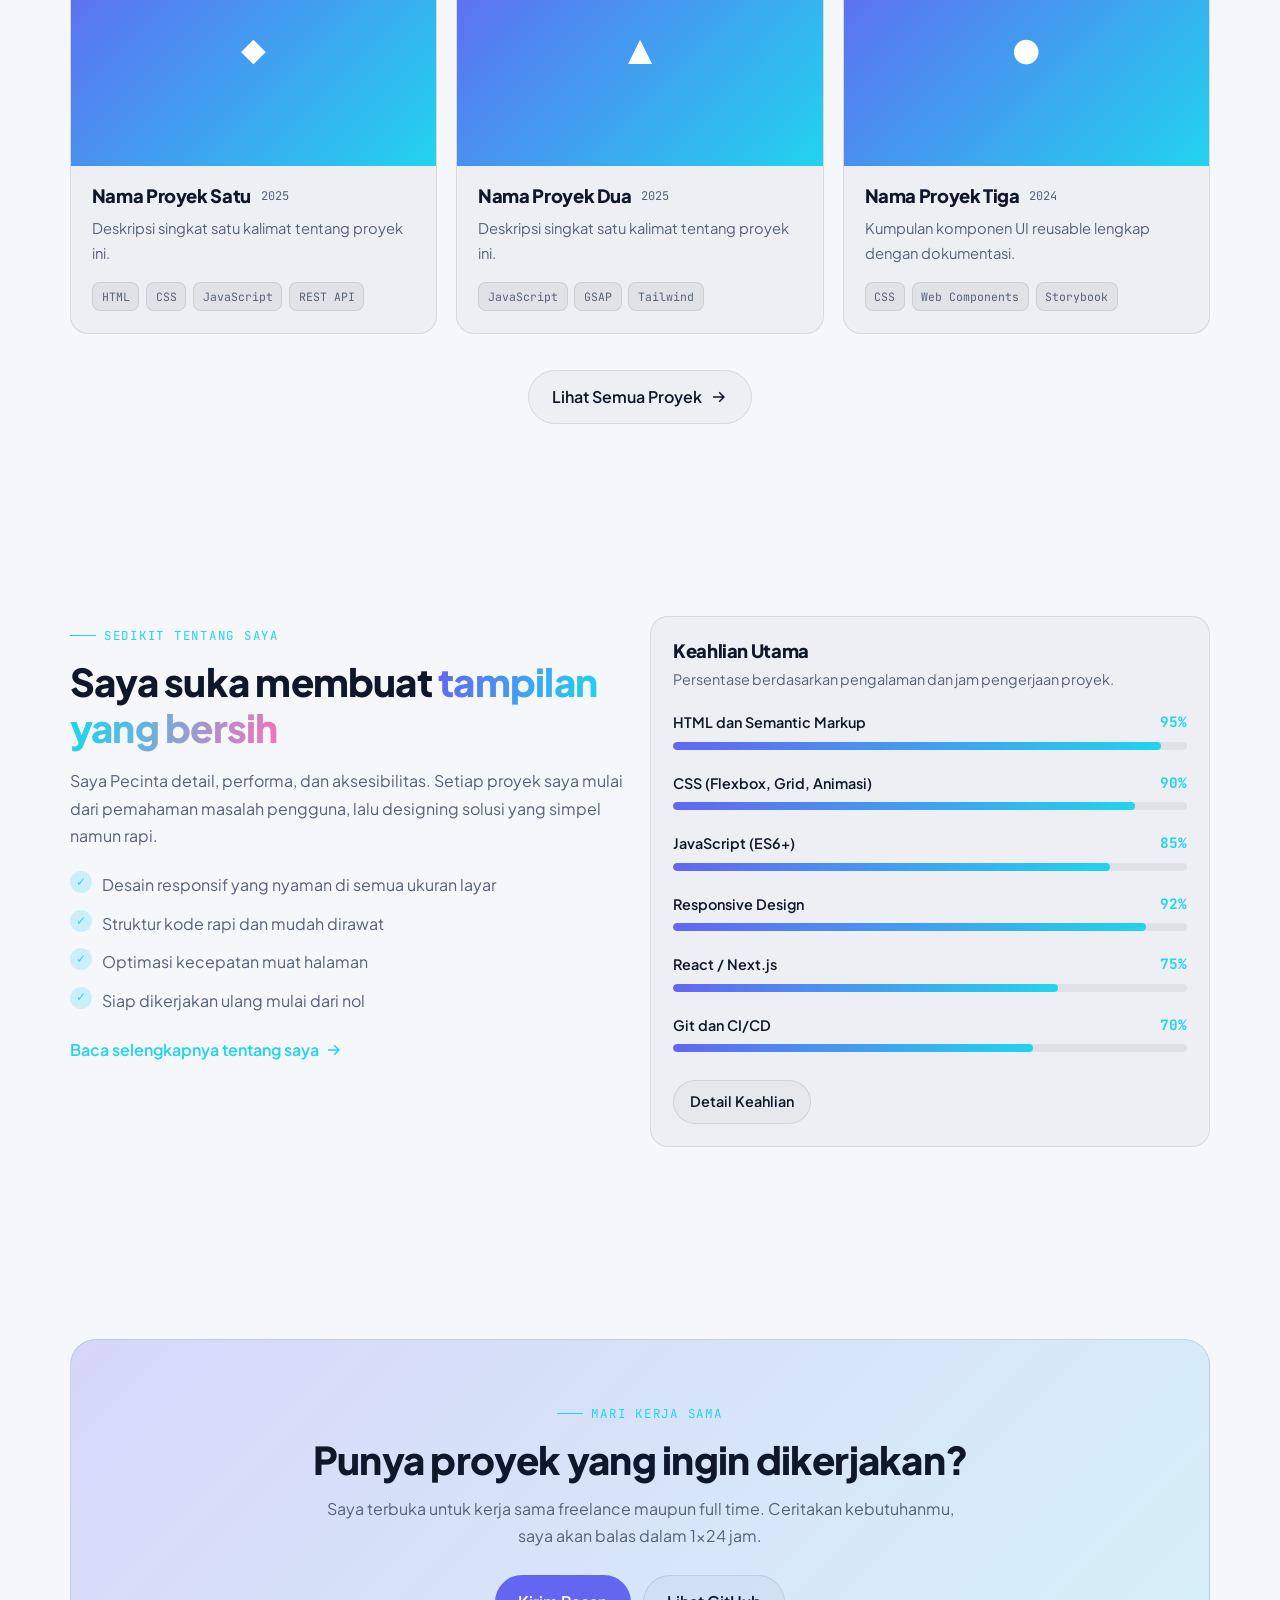
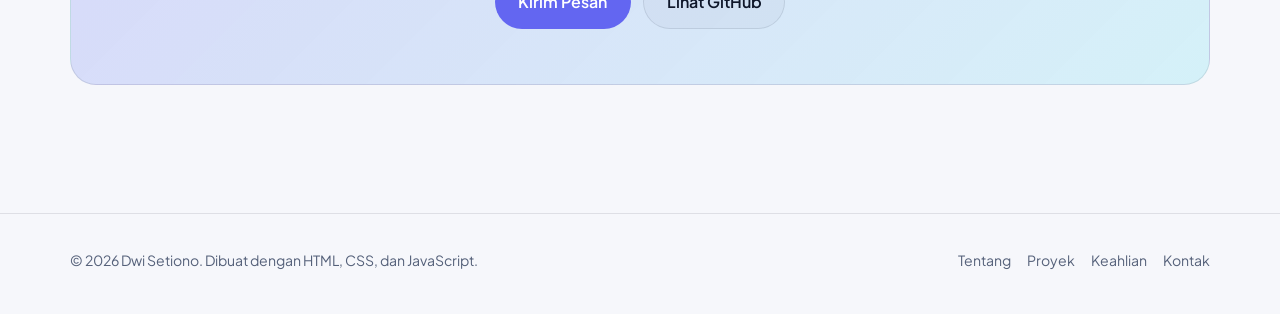
==== commit de1d0297: "Add files via upload" ====
--- a/index.html
+++ b/index.html
@@ -31,7 +31,7 @@
 <header class="header">
   <div class="container">
     <a class="logo" href="index.html" aria-label="Beranda">
-      <span class="logo-mark">&lt;/&gt;</span>
+      <span class="logo-mark"><img class="logo-mark" src='./assets/img/dwi.jpeg' alt='Saya'></span>
       <span><span data-name>Portfolio</span><small data-role>Developer</small></span>
     </a>
 
@@ -86,9 +86,13 @@
             <span class="avatar-role" data-role>Frontend Developer</span>
           </div>
         </div>
+        <div class="chip-float c1"><span style="background:#2236ee"></span>PHP</div>
         <div class="chip-float c1"><span style="background:#22d3ee"></span>HTML</div>
         <div class="chip-float c2"><span style="background:#6366f1"></span>Css</div>
         <div class="chip-float c3"><span style="background:#f472b6"></span>JavaScript</div>
+        <div class="chip-float c4"><span style="background:#faacd4"></span>JQuery</div>
+        <div class="chip-float c5"><span style="background:#acfaed"></span>MySQL</div>
+        <div class="chip-float c6"><span style="background:#ec8510"></span>ORACLE</div>
       </div>
     </div>
   </section>
@@ -178,6 +182,27 @@
 <button class="to-top" type="button" aria-label="Kembali ke atas">
   <svg viewBox="0 0 24 24" fill="currentColor" aria-hidden="true"><path d="m12 6 7 7-1.4 1.4L12 8.8 6.4 14.4 5 13l7-7Z"/></svg>
 </button>
+ <div class="modal-content">
+
+        <button class="modal-close" type="button">�</button>
+
+        <div id="modalIcon"></div>
+
+        <h2 id="modalTitle"></h2>
+
+        <p id="modalDesc"></p>
+
+        <div id="modalTags" class="tags"></div>
+
+        <ul id="modalHigh"></ul>
+
+        <div id="modalFacts"></div>
+
+        <div id="modalLinks"></div>
+
+    </div>
+
+</div>
 
 <script src="assets/js/data.js"></script>
 <script src="assets/js/main.js"></script>
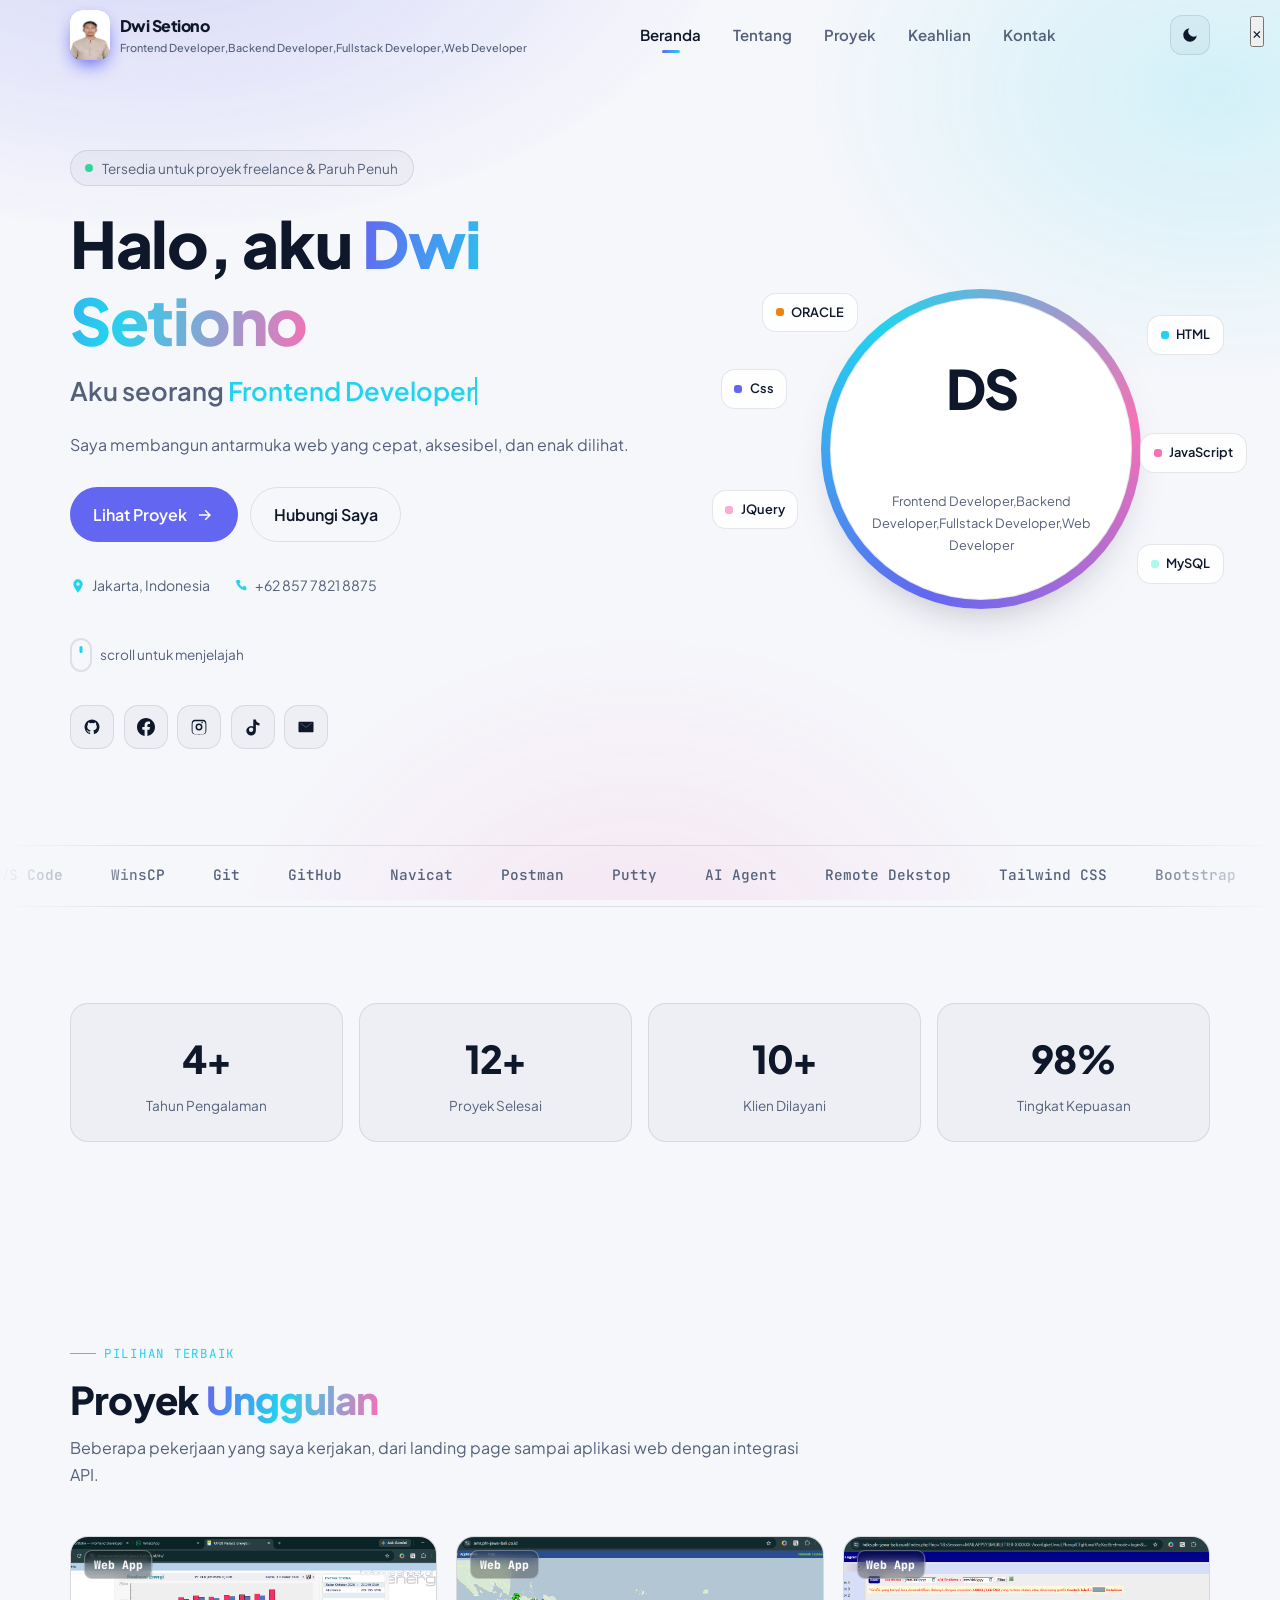
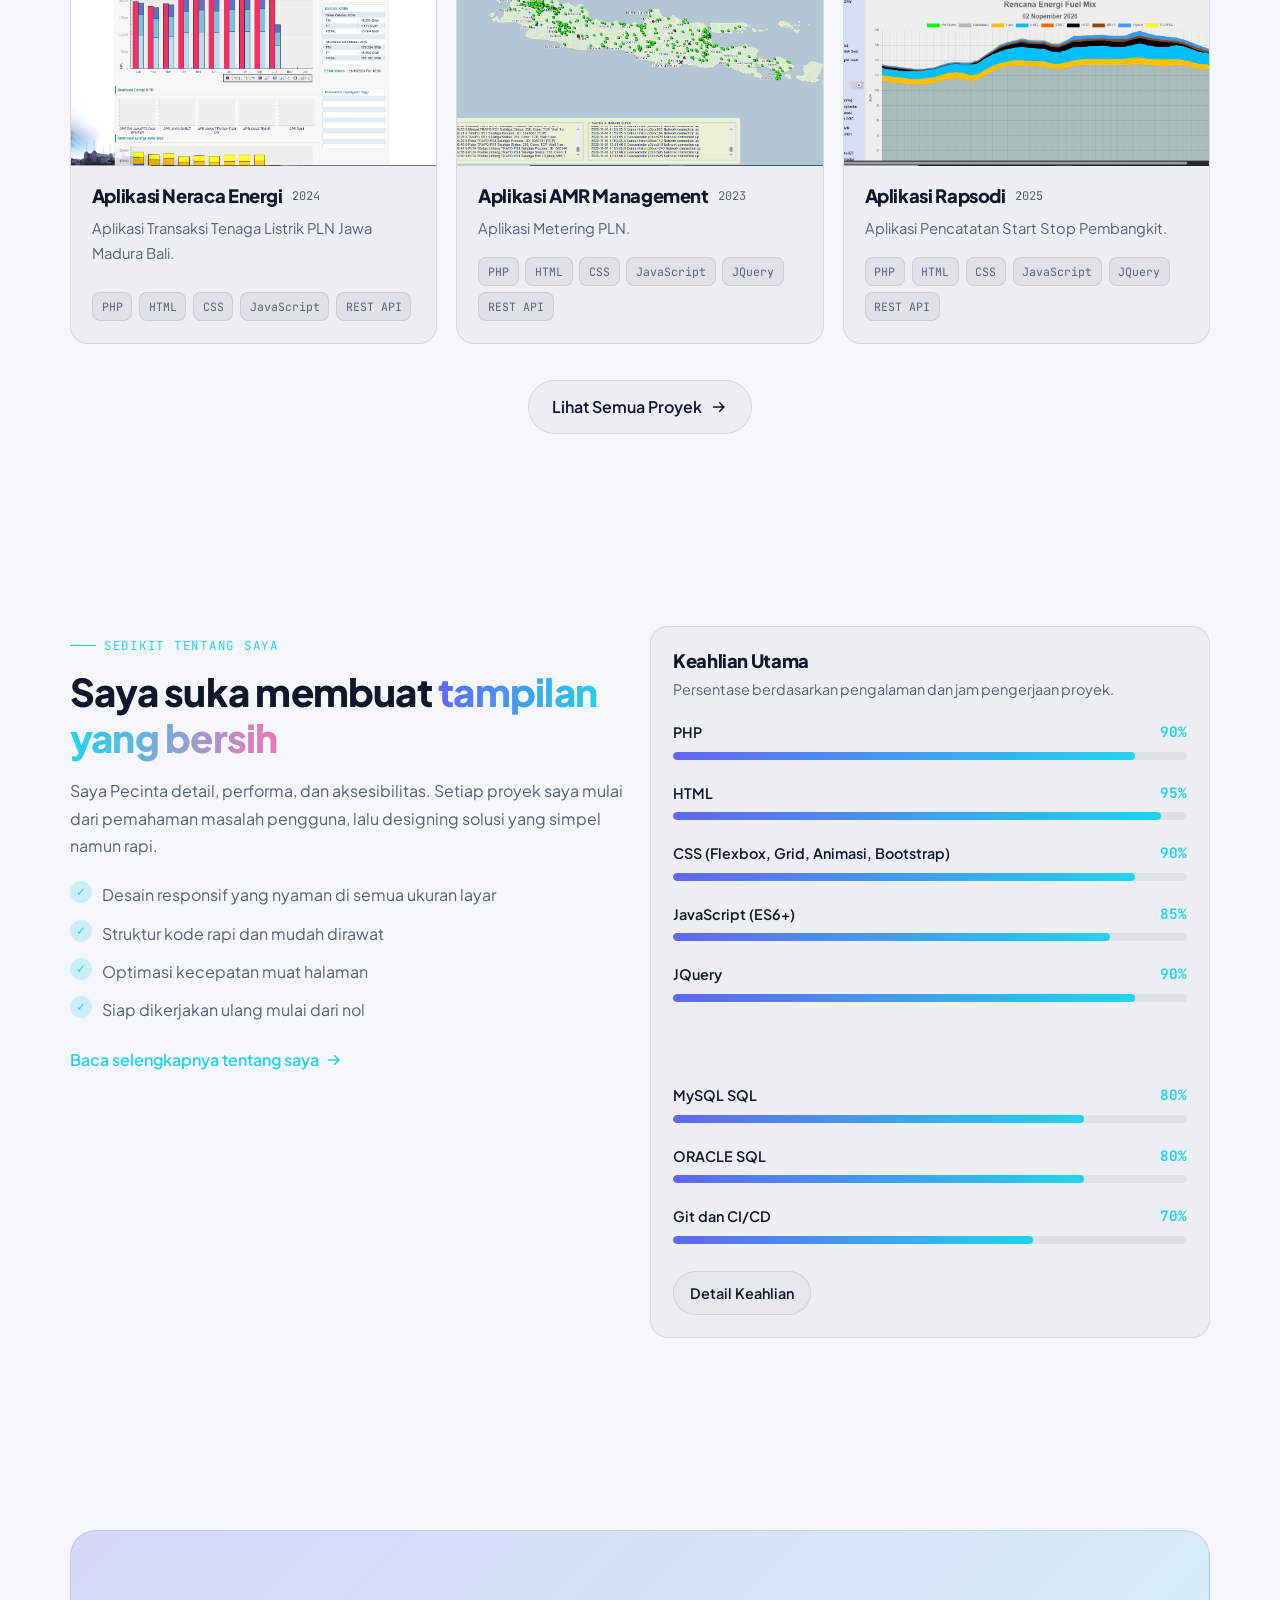
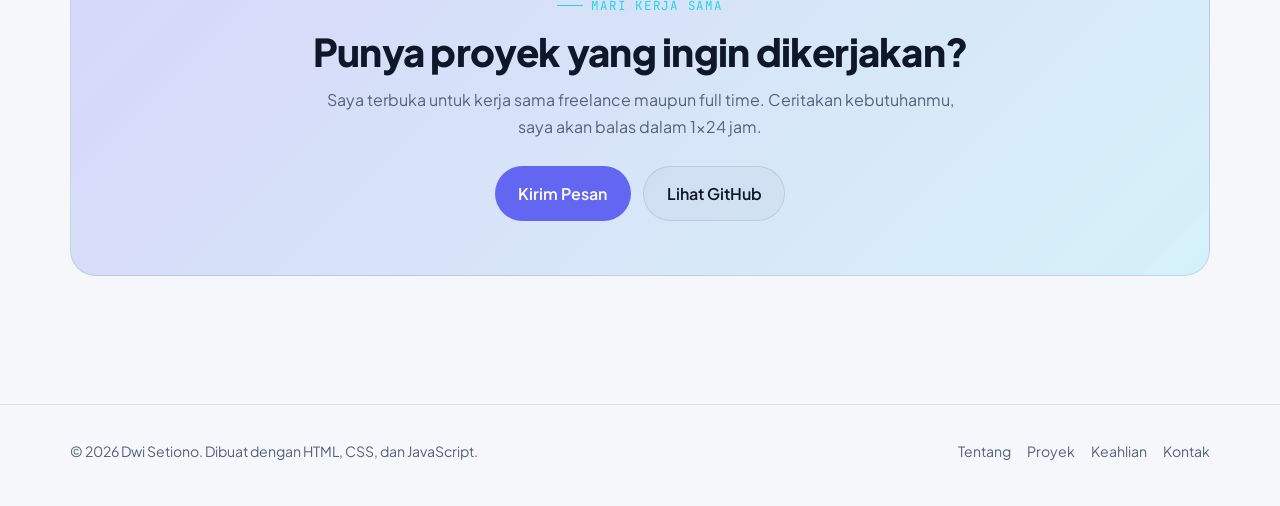
==== commit 034207e3: "index.html" ====
--- a/index.html
+++ b/index.html
@@ -3,11 +3,11 @@
 <head>
 <meta charset="UTF-8">
 <meta name="viewport" content="width=device-width, initial-scale=1">
-<title>Portfolio — Frontend Developer</title>
+<title>Portfolio â€” Frontend Developer</title>
 <meta name="description" content="Portfolio pribadi sebagai Frontend Developer. Lihat proyek, keahlian, dan cara menghubungi saya.">
 <meta name="author" content="Dwi Setiono">
 <meta name="theme-color" content="#0b0d14">
-<meta property="og:title" content="Portfolio — Frontend Developer">
+<meta property="og:title" content="Portfolio â€” Frontend Developer">
 <meta property="og:description" content="Saya membangun antarmuka web yang cepat, aksesibel, dan enak dilihat.">
 <meta property="og:type" content="website">
 <link rel="icon" href="data:image/svg+xml,<svg xmlns='http://www.w3.org/2000/svg' viewBox='0 0 100 100'><rect width='100' height='100' rx='24' fill='%236366f1'/><text x='50' y='68' font-size='54' font-family='sans-serif' font-weight='bold' fill='white' text-anchor='middle'>N</text></svg>">
@@ -159,7 +159,7 @@
         <p>Saya terbuka untuk kerja sama freelance maupun full time. Ceritakan kebutuhanmu, saya akan balas dalam 1x24 jam.</p>
         <div class="cta-actions">
           <a class="btn btn-primary" href="contact.html">Kirim Pesan</a>
-          <a class="btn" href="https://github.com/username-kamu" target="_blank" rel="noopener">Lihat GitHub</a>
+          <a class="btn" href="https://github.com/dwisetiono014" target="_blank" rel="noopener">Lihat GitHub</a>
         </div>
       </div>
     </div>
@@ -184,7 +184,7 @@
 </button>
  <div class="modal-content">
 
-        <button class="modal-close" type="button">�</button>
+        <button class="modal-close" type="button">×</button>
 
         <div id="modalIcon"></div>
 
--- a/assets/css/style.css
+++ b/assets/css/style.css
@@ -149,7 +149,7 @@
 
 .logo { display: flex; align-items: center; gap: 0.6rem; font-weight: 800; letter-spacing: -0.03em; }
 .logo-mark {
-  width: 38px; height: 38px; display: grid; place-items: center;
+  width: 40px; height: 50px; display: grid; place-items: center;
   border-radius: 12px; font-size: 0.95rem; color: #fff;
   background: linear-gradient(135deg, var(--brand), var(--brand-2));
   box-shadow: 0 8px 20px -8px var(--brand);
@@ -259,9 +259,51 @@
   animation: float 6s ease-in-out infinite;
 }
 .chip-float span { width: 8px; height: 8px; border-radius: 3px; }
-.chip-float.c1 { top: 8%; right: -4%; }
+/* .chip-float.c1 { top: 8%; right: -4%; }
 .chip-float.c2 { bottom: 14%; left: -8%; animation-delay: 1.4s; }
 .chip-float.c3 { bottom: -2%; right: 6%; animation-delay: 2.6s; }
+.chip-float.c4 { bottom: -1%; right: 3%; animation-delay: 2.6s; } */
+/* Posisi setiap teknologi */
+.chip-float.c1 {
+    top: 8%;
+    right: -3%;
+}
+
+.chip-float.c2 {
+    top: 25%;
+    left: -7%;
+    animation-delay: 0.5s;
+}
+
+.chip-float.c3 {
+    top: 45%;
+    right: -8%;
+    animation-delay: 1s;
+}
+
+.chip-float.c4 {
+    bottom: 25%;
+    left: -9%;
+    animation-delay: 1.5s;
+}
+
+.chip-float.c5 {
+    bottom: 8%;
+    right: -3%;
+    animation-delay: 2s;
+}
+
+.chip-float.c6 {
+    top: 1%;
+    left: 2%;
+    animation-delay: 2.5s;
+}
+
+.chip-float.c7 {
+    bottom: 5%;
+    left: 15%;
+    animation-delay: 3s;
+}
 
 .scroll-hint { display: inline-flex; align-items: center; gap: 0.5rem; margin-top: 2.5rem; color: var(--text-muted); font-size: 0.85rem; }
 .scroll-hint .wheel { width: 22px; height: 34px; border: 2px solid var(--border); border-radius: 12px; position: relative; }
@@ -319,6 +361,20 @@
   background: linear-gradient(135deg, var(--brand), var(--brand-2));
   font-size: 2rem; font-weight: 800; color: #fff;
   overflow: hidden;
+}
+.project-thumb img {
+    width: 100%;
+    height: 100%;
+    object-fit: cover;
+    display: block;
+}
+
+#modalIcon img {
+    width: 100%;
+    max-height: 350px;
+    object-fit: contain;
+    display: block;
+    border-radius: 12px;
 }
 .project-thumb span { opacity: 0.9; }
 .project-thumb .tag-float { position: absolute; top: 0.8rem; left: 0.8rem; }
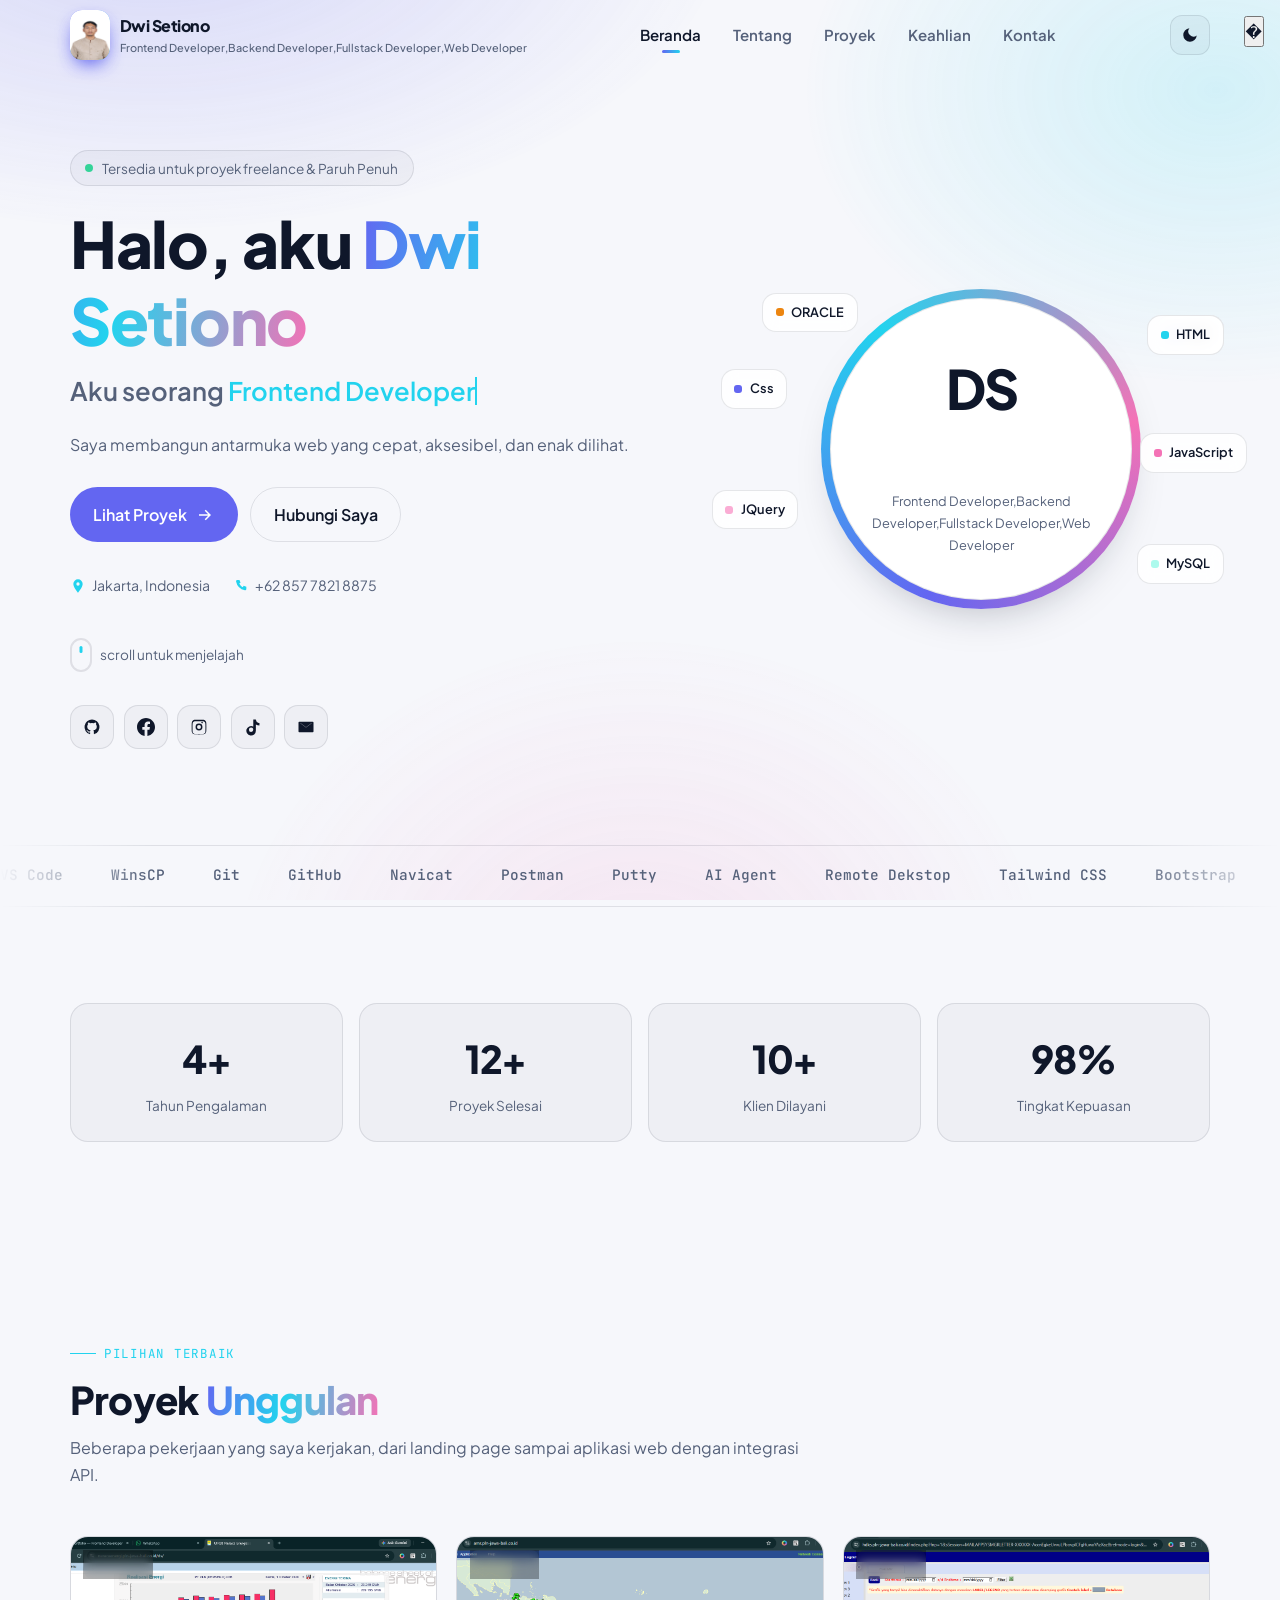
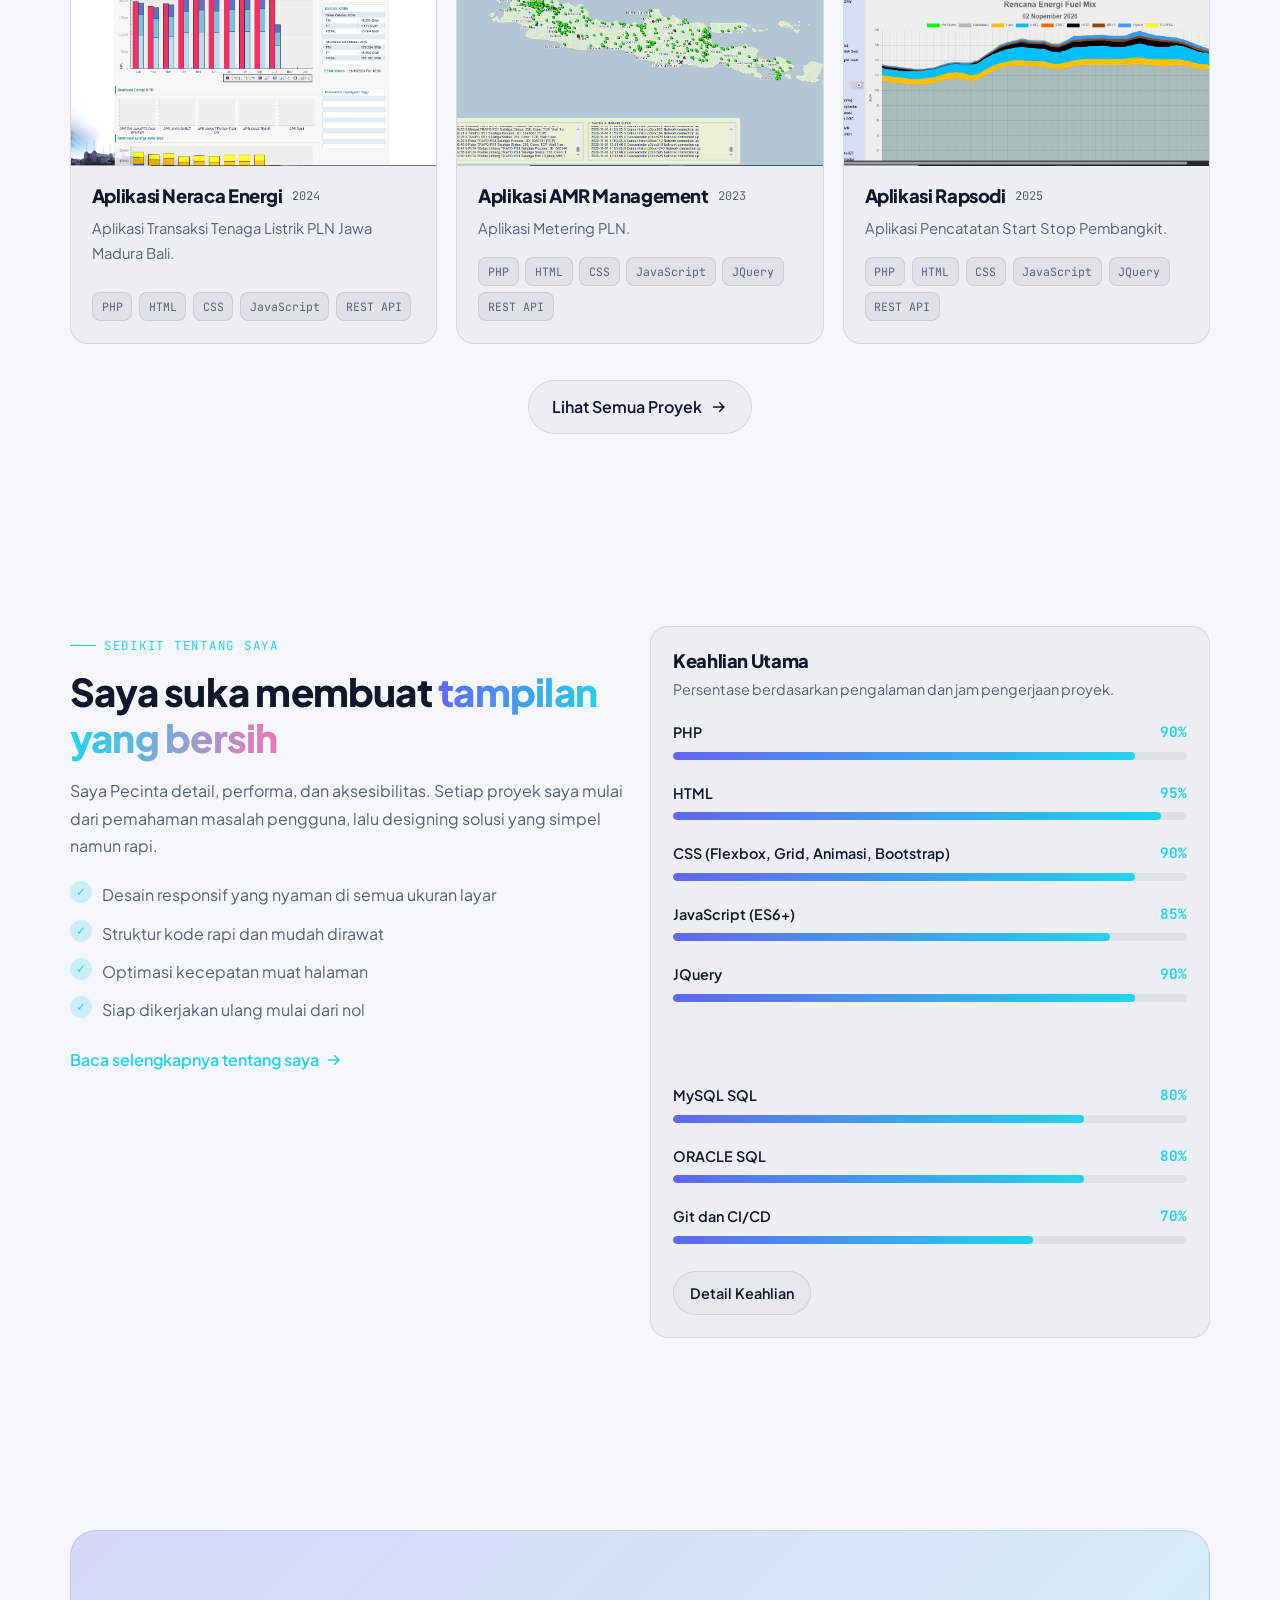
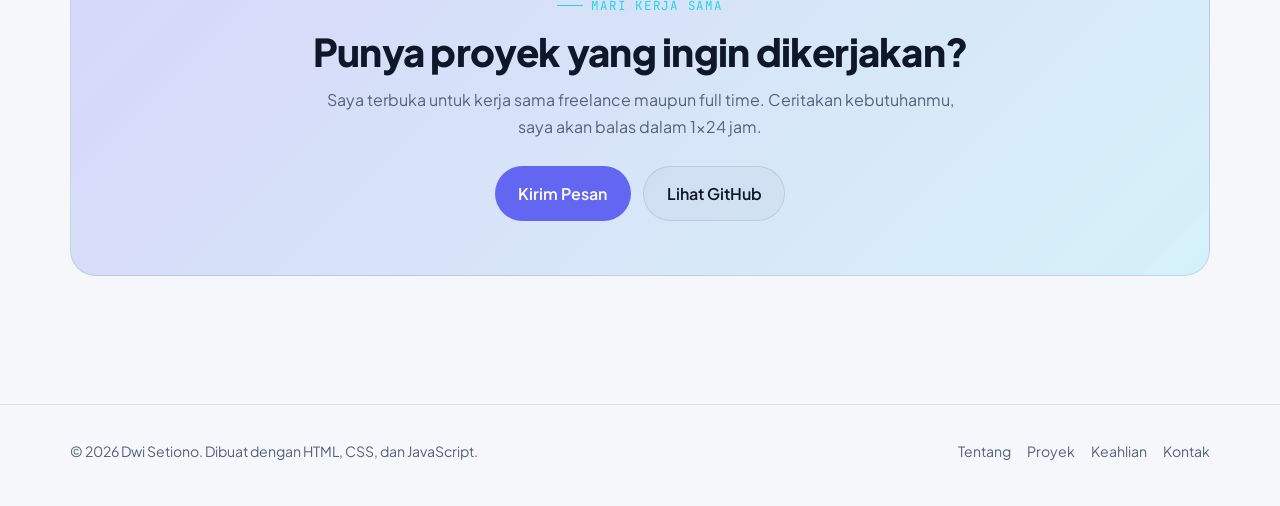
==== commit 4578b3dd: "Add files via upload" ====
--- a/index.html
+++ b/index.html
@@ -3,11 +3,11 @@
 <head>
 <meta charset="UTF-8">
 <meta name="viewport" content="width=device-width, initial-scale=1">
-<title>Portfolio â€” Frontend Developer</title>
+<title>Portfolio — Frontend Developer</title>
 <meta name="description" content="Portfolio pribadi sebagai Frontend Developer. Lihat proyek, keahlian, dan cara menghubungi saya.">
 <meta name="author" content="Dwi Setiono">
 <meta name="theme-color" content="#0b0d14">
-<meta property="og:title" content="Portfolio â€” Frontend Developer">
+<meta property="og:title" content="Portfolio — Frontend Developer">
 <meta property="og:description" content="Saya membangun antarmuka web yang cepat, aksesibel, dan enak dilihat.">
 <meta property="og:type" content="website">
 <link rel="icon" href="data:image/svg+xml,<svg xmlns='http://www.w3.org/2000/svg' viewBox='0 0 100 100'><rect width='100' height='100' rx='24' fill='%236366f1'/><text x='50' y='68' font-size='54' font-family='sans-serif' font-weight='bold' fill='white' text-anchor='middle'>N</text></svg>">
@@ -184,7 +184,7 @@
 </button>
  <div class="modal-content">
 
-        <button class="modal-close" type="button">×</button>
+        <button class="modal-close" type="button">�</button>
 
         <div id="modalIcon"></div>
 
